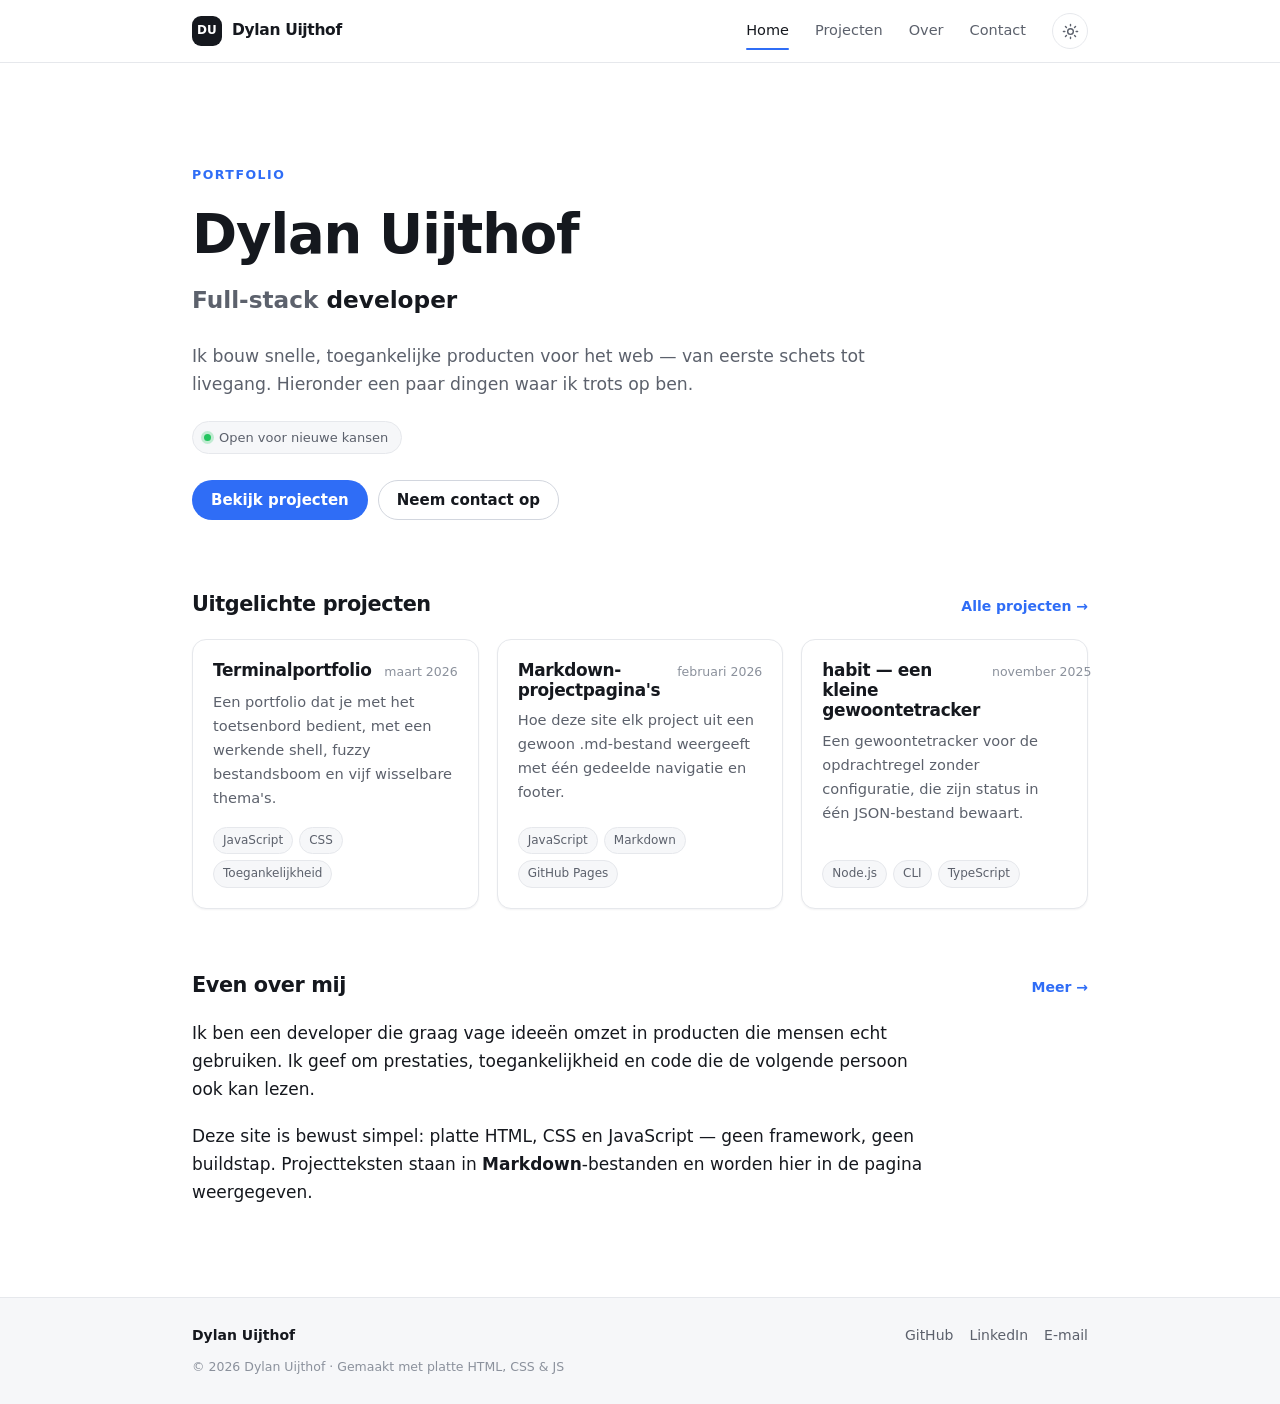
==== index.html @ c1ebe9c6 "webpages translated to dutch" ====
<!DOCTYPE html>
<html lang="nl" data-theme="light">
<head>
  <meta charset="utf-8">
  <meta name="viewport" content="width=device-width, initial-scale=1">
  <title>Dylan Uijthof — Full-stack developer</title>
  <meta name="description" content="Portfolio van Dylan Uijthof, full-stack developer. Projecten, werk en contact.">
  <meta name="color-scheme" content="light dark">

  <meta property="og:type" content="website">
  <meta property="og:title" content="Dylan Uijthof — Full-stack developer">
  <meta property="og:description" content="Projecten, werk en contact.">
  <meta name="twitter:card" content="summary">

  <link rel="icon" href="data:image/svg+xml,%3Csvg xmlns='http://www.w3.org/2000/svg' viewBox='0 0 32 32'%3E%3Crect width='32' height='32' rx='8' fill='%2315181e'/%3E%3Ctext x='16' y='22' font-family='sans-serif' font-size='15' font-weight='700' text-anchor='middle' fill='%23ffffff'%3EDU%3C/text%3E%3C/svg%3E">
  <link rel="stylesheet" href="assets/style.css">
  <script>
    /* Set the theme before first paint to avoid a flash of the wrong colours. */
    (function () {
      try {
        var t = localStorage.getItem('du-theme');
        if (t !== 'light' && t !== 'dark') {
          t = window.matchMedia && window.matchMedia('(prefers-color-scheme: dark)').matches ? 'dark' : 'light';
        }
        document.documentElement.setAttribute('data-theme', t);
        document.documentElement.style.colorScheme = t;
      } catch (e) { /* ignore */ }
    })();
  </script>
</head>
<body data-page="home">

  <a class="skip-link" href="#main">Naar de inhoud</a>

  <header class="site-header">
    <div class="wrap header-inner">
      <a class="brand" href="index.html">
        <span class="brand-mark" aria-hidden="true">DU</span>
        <span class="brand-text">Dylan Uijthof</span>
      </a>

      <nav class="site-nav" id="siteNav" aria-label="Hoofdmenu">
        <a href="index.html" data-nav="home">Home</a>
        <a href="projects.html" data-nav="projects">Projecten</a>
        <a href="about.html" data-nav="about">Over</a>
        <a href="contact.html" data-nav="contact">Contact</a>
      </nav>

      <button class="theme-toggle" id="themeToggle" type="button" aria-label="Kleurthema wisselen" aria-pressed="false" title="Thema wisselen">
        <svg class="icon-sun" viewBox="0 0 24 24" fill="none" stroke="currentColor" stroke-width="2" stroke-linecap="round" aria-hidden="true"><circle cx="12" cy="12" r="4"/><path d="M12 2v2M12 20v2M4.9 4.9l1.4 1.4M17.7 17.7l1.4 1.4M2 12h2M20 12h2M4.9 19.1l1.4-1.4M17.7 6.3l1.4-1.4"/></svg>
        <svg class="icon-moon" viewBox="0 0 24 24" fill="none" stroke="currentColor" stroke-width="2" stroke-linecap="round" stroke-linejoin="round" aria-hidden="true"><path d="M21 12.8A9 9 0 1 1 11.2 3a7 7 0 0 0 9.8 9.8z"/></svg>
      </button>

      <button class="nav-toggle" id="navToggle" type="button" aria-label="Menu openen" aria-controls="siteNav" aria-expanded="false">
        <span></span>
      </button>
    </div>
  </header>

  <main id="main" class="page">
    <div class="wrap">

      <section class="hero">
        <p class="eyebrow">Portfolio</p>
        <h1>Dylan Uijthof</h1>
        <p class="role">Full-stack <b>developer</b></p>
        <p class="tagline">Ik bouw snelle, toegankelijke producten voor het web — van eerste schets tot livegang. Hieronder een paar dingen waar ik trots op ben.</p>
        <p class="hero-status"><span class="status-pill">Open voor nieuwe kansen</span></p>
        <div class="btn-row">
          <a class="btn btn-primary" href="projects.html">Bekijk projecten</a>
          <a class="btn btn-ghost" href="contact.html">Neem contact op</a>
        </div>
      </section>

      <section class="section" aria-labelledby="featured-title">
        <div class="section-head">
          <h2 id="featured-title">Uitgelichte projecten</h2>
          <a class="more" href="projects.html">Alle projecten &rarr;</a>
        </div>
        <ul class="grid" id="featured-projects">
          <li class="empty-state">Projecten laden&hellip;</li>
        </ul>
      </section>

      <section class="section" aria-labelledby="about-title">
        <div class="section-head">
          <h2 id="about-title">Even over mij</h2>
          <a class="more" href="about.html">Meer &rarr;</a>
        </div>
        <div class="prose">
          <p>
            Ik ben een developer die graag vage ideeën omzet in producten die mensen echt
            gebruiken. Ik geef om prestaties, toegankelijkheid en code die de volgende
            persoon ook kan lezen.
          </p>
          <p>
            Deze site is bewust simpel: platte HTML, CSS en JavaScript — geen framework,
            geen buildstap. Projectteksten staan in <strong>Markdown</strong>-bestanden en worden
            hier in de pagina weergegeven.
          </p>
        </div>
      </section>

    </div>
  </main>

  <footer class="site-footer">
    <div class="wrap footer-inner">
      <p><span class="footer-brand">Dylan Uijthof</span></p>
      <ul class="footer-links">
        <li><a href="https://github.com/Dylan-Uijthof" target="_blank" rel="noopener">GitHub</a></li>
        <li><a href="https://www.linkedin.com/in/your-handle" target="_blank" rel="noopener">LinkedIn</a></li>
        <li><a href="mailto:dylanuijthof07@gmail.com">E-mail</a></li>
      </ul>
      <p class="footer-note">&copy; <span data-year>2026</span> Dylan Uijthof &middot; Gemaakt met platte HTML, CSS &amp; JS</p>
    </div>
  </footer>

  <script src="assets/main.js"></script>
</body>
</html>
---- assets/style.css ----
/* ==========================================================================
   Dylan Uijthof — portfolio stylesheet
   Plain CSS. No build step, no dependencies.
   Light + dark themes are driven by [data-theme] on <html>.
   ========================================================================== */

/* --------------------------------------------------------------------------
   1. Design tokens
   -------------------------------------------------------------------------- */
:root {
  --font-sans: ui-sans-serif, system-ui, -apple-system, "Segoe UI", Roboto,
    "Helvetica Neue", Arial, "Noto Sans", sans-serif;
  --font-mono: ui-monospace, SFMono-Regular, "SF Mono", Menlo, Consolas,
    "Liberation Mono", "Courier New", monospace;

  --maxw: 940px;
  --maxw-prose: 68ch;
  --radius: 14px;
  --radius-sm: 9px;
  --gutter: 22px;

  --bg: #ffffff;
  --bg-soft: #f6f7f9;
  --bg-elev: #ffffff;
  --fg: #15181e;
  --muted: #5c616c;
  --faint: #8b919c;
  --border: #e6e8ec;
  --border-strong: #d2d6de;
  --accent: #2f6df6;
  --accent-hover: #1d55d8;
  --accent-soft: #eaf0fe;
  --accent-fg: #ffffff;
  --code-bg: #f3f4f7;
  --mark: #fff2a8;
  --shadow-sm: 0 1px 2px rgba(16, 24, 40, .05);
  --shadow: 0 1px 2px rgba(16, 24, 40, .05), 0 12px 28px rgba(16, 24, 40, .07);
}

[data-theme="dark"] {
  --bg: #0d0f13;
  --bg-soft: #13161c;
  --bg-elev: #161a21;
  --fg: #e9ebef;
  --muted: #a2a8b4;
  --faint: #79808d;
  --border: #242932;
  --border-strong: #343b47;
  --accent: #7aa2ff;
  --accent-hover: #9bb9ff;
  --accent-soft: #182137;
  --accent-fg: #0b1220;
  --code-bg: #1a1f27;
  --mark: #4a3f13;
  --shadow-sm: 0 1px 2px rgba(0, 0, 0, .4);
  --shadow: 0 1px 2px rgba(0, 0, 0, .4), 0 16px 34px rgba(0, 0, 0, .45);
}

/* --------------------------------------------------------------------------
   2. Reset & base
   -------------------------------------------------------------------------- */
*,
*::before,
*::after { box-sizing: border-box; }

html {
  -webkit-text-size-adjust: 100%;
  scroll-behavior: smooth;
  scroll-padding-top: 90px;
}

@media (prefers-reduced-motion: reduce) {
  html { scroll-behavior: auto; }
  *,
  *::before,
  *::after { animation-duration: .001ms !important; transition-duration: .001ms !important; }
}

body {
  margin: 0;
  min-height: 100vh;
  display: flex;
  flex-direction: column;
  font-family: var(--font-sans);
  font-size: 17px;
  line-height: 1.65;
  color: var(--fg);
  background: var(--bg);
  -webkit-font-smoothing: antialiased;
  text-rendering: optimizeLegibility;
}

img { max-width: 100%; height: auto; display: block; }

a { color: var(--accent); text-decoration: none; }
a:hover { color: var(--accent-hover); text-decoration: underline; text-underline-offset: 3px; }

:focus-visible {
  outline: 2px solid var(--accent);
  outline-offset: 3px;
  border-radius: 4px;
}

::selection { background: var(--accent); color: var(--accent-fg); }

h1, h2, h3, h4, h5, h6 {
  line-height: 1.2;
  font-weight: 700;
  letter-spacing: -.02em;
  margin: 0 0 .6em;
  color: var(--fg);
}

p { margin: 0 0 1.1em; }

hr {
  border: 0;
  border-top: 1px solid var(--border);
  margin: 2.4rem 0;
}

mark { background: var(--mark); color: inherit; padding: 0 .15em; border-radius: 3px; }

.skip-link {
  position: absolute;
  left: -9999px;
  top: 0;
  z-index: 200;
  background: var(--accent);
  color: var(--accent-fg);
  padding: 10px 16px;
  border-radius: 0 0 var(--radius-sm) 0;
}
.skip-link:focus { left: 0; }

.visually-hidden {
  position: absolute !important;
  width: 1px; height: 1px;
  margin: -1px; padding: 0;
  overflow: hidden; clip: rect(0 0 0 0);
  white-space: nowrap; border: 0;
}

.wrap {
  width: 100%;
  max-width: var(--maxw);
  margin-inline: auto;
  padding-inline: var(--gutter);
}

main { flex: 1 0 auto; }

/* --------------------------------------------------------------------------
   3. Header / navigation
   -------------------------------------------------------------------------- */
.site-header {
  position: sticky;
  top: 0;
  z-index: 100;
  background: var(--bg);
  background: color-mix(in srgb, var(--bg) 82%, transparent);
  backdrop-filter: saturate(180%) blur(12px);
  -webkit-backdrop-filter: saturate(180%) blur(12px);
  border-bottom: 1px solid var(--border);
}

@supports not (backdrop-filter: blur(2px)) {
  .site-header { background: var(--bg); }
}

.header-inner {
  display: flex;
  align-items: center;
  gap: 8px;
  min-height: 62px;
}

.brand {
  display: inline-flex;
  align-items: center;
  gap: 10px;
  margin-right: auto;
  color: var(--fg);
  font-weight: 700;
  letter-spacing: -.02em;
  text-decoration: none;
}
.brand:hover { color: var(--fg); text-decoration: none; }

.brand-mark {
  display: grid;
  place-items: center;
  width: 30px;
  height: 30px;
  border-radius: 9px;
  background: var(--fg);
  color: var(--bg);
  font-size: 12px;
  font-weight: 800;
  letter-spacing: .02em;
}

.brand-text { font-size: 15.5px; }

.site-nav {
  display: flex;
  align-items: center;
  gap: 2px;
}

.site-nav a {
  position: relative;
  display: inline-block;
  padding: 7px 12px;
  border-radius: var(--radius-sm);
  color: var(--muted);
  font-size: 14.5px;
  font-weight: 500;
  text-decoration: none;
  transition: color .15s ease, background-color .15s ease;
}
.site-nav a:hover { color: var(--fg); background: var(--bg-soft); text-decoration: none; }
.site-nav a.is-active { color: var(--fg); }

.site-nav a.is-active::after {
  content: "";
  position: absolute;
  left: 12px;
  right: 12px;
  bottom: 0;
  height: 2px;
  border-radius: 2px;
  background: var(--accent);
}

.theme-toggle {
  display: grid;
  place-items: center;
  width: 36px;
  height: 36px;
  margin-left: 6px;
  padding: 0;
  border: 1px solid var(--border);
  border-radius: 50%;
  background: var(--bg-elev);
  color: var(--muted);
  cursor: pointer;
  transition: color .15s ease, border-color .15s ease, background-color .15s ease;
}
.theme-toggle:hover { color: var(--fg); border-color: var(--border-strong); }
.theme-toggle svg { width: 17px; height: 17px; }
.theme-toggle .icon-moon { display: none; }
[data-theme="dark"] .theme-toggle .icon-sun { display: none; }
[data-theme="dark"] .theme-toggle .icon-moon { display: block; }

.nav-toggle {
  display: none;
  width: 38px;
  height: 38px;
  margin-left: 4px;
  padding: 0;
  border: 1px solid var(--border);
  border-radius: var(--radius-sm);
  background: var(--bg-elev);
  cursor: pointer;
}
.nav-toggle span,
.nav-toggle span::before,
.nav-toggle span::after {
  display: block;
  width: 16px;
  height: 1.8px;
  margin-inline: auto;
  border-radius: 2px;
  background: var(--fg);
  transition: transform .2s ease, opacity .2s ease;
}
.nav-toggle span::before,
.nav-toggle span::after { content: ""; }
.nav-toggle span::before { transform: translateY(-5px); }
.nav-toggle span::after { transform: translateY(3.2px); }
.nav-toggle[aria-expanded="true"] span { background: transparent; }
.nav-toggle[aria-expanded="true"] span::before { transform: rotate(45deg); }
.nav-toggle[aria-expanded="true"] span::after { transform: rotate(-45deg) translateY(-1.8px); }

/* --------------------------------------------------------------------------
   4. Buttons
   -------------------------------------------------------------------------- */
.btn {
  display: inline-flex;
  align-items: center;
  gap: 8px;
  padding: 10px 18px;
  border: 1px solid transparent;
  border-radius: 999px;
  font: inherit;
  font-size: 15px;
  font-weight: 600;
  line-height: 1.2;
  text-decoration: none;
  cursor: pointer;
  transition: transform .12s ease, background-color .15s ease, border-color .15s ease, color .15s ease;
}
.btn:active { transform: translateY(1px); }
.btn:hover { text-decoration: none; }

.btn-primary { background: var(--accent); color: var(--accent-fg); }
.btn-primary:hover { background: var(--accent-hover); color: var(--accent-fg); }

.btn-ghost {
  background: transparent;
  color: var(--fg);
  border-color: var(--border-strong);
}
.btn-ghost:hover { background: var(--bg-soft); color: var(--fg); }

.btn-sm { padding: 7px 14px; font-size: 13.5px; }

.btn-row {
  display: flex;
  flex-wrap: wrap;
  gap: 10px;
  margin-top: 26px;
}

/* --------------------------------------------------------------------------
   5. Page scaffolding
   -------------------------------------------------------------------------- */
.page { padding-block: 56px 72px; }

.page-head { max-width: var(--maxw-prose); margin-bottom: 36px; }
.page-head h1 { font-size: clamp(1.9rem, 1.3rem + 2.4vw, 2.6rem); margin-bottom: .3em; }
.page-head .lede { font-size: 1.12rem; color: var(--muted); margin: 0; }

.eyebrow {
  display: inline-block;
  margin: 0 0 14px;
  color: var(--accent);
  font-size: 12.5px;
  font-weight: 700;
  letter-spacing: .12em;
  text-transform: uppercase;
}

.section { margin-top: 64px; }

.section-head {
  display: flex;
  align-items: baseline;
  justify-content: space-between;
  gap: 16px;
  margin-bottom: 20px;
}
.section-head h2 { font-size: 1.3rem; margin: 0; }
.section-head .more { font-size: 14px; font-weight: 600; white-space: nowrap; }

/* --------------------------------------------------------------------------
   6. Home hero
   -------------------------------------------------------------------------- */
.hero { padding-block: 40px 8px; max-width: 46rem; }
.hero .eyebrow { margin-bottom: 16px; }
.hero h1 {
  font-size: clamp(2.2rem, 1.4rem + 4vw, 3.4rem);
  margin-bottom: .25em;
}
.hero .role {
  font-size: clamp(1.15rem, 1rem + .8vw, 1.45rem);
  font-weight: 600;
  color: var(--muted);
  margin: 0 0 1em;
}
.hero .role b { color: var(--fg); font-weight: 700; }
.hero .tagline { font-size: 1.08rem; color: var(--muted); margin-bottom: 0; }

.hero-status { margin: 22px 0 0; }

.status-pill {
  display: inline-flex;
  align-items: center;
  gap: 8px;
  padding: 5px 13px 5px 11px;
  border: 1px solid var(--border);
  border-radius: 999px;
  background: var(--bg-soft);
  color: var(--muted);
  font-size: 13px;
  font-weight: 500;
}
.status-pill::before {
  content: "";
  width: 7px;
  height: 7px;
  border-radius: 50%;
  background: #22c55e;
  box-shadow: 0 0 0 3px color-mix(in srgb, #22c55e 25%, transparent);
}

/* --------------------------------------------------------------------------
   7. Project grid / cards
   -------------------------------------------------------------------------- */
.grid {
  display: grid;
  grid-template-columns: repeat(auto-fill, minmax(min(100%, 270px), 1fr));
  gap: 18px;
  list-style: none;
  margin: 0;
  padding: 0;
}

.card {
  position: relative;
  display: flex;
  flex-direction: column;
  height: 100%;
  padding: 20px;
  border: 1px solid var(--border);
  border-radius: var(--radius);
  background: var(--bg-elev);
  box-shadow: var(--shadow-sm);
  transition: transform .16s ease, box-shadow .16s ease, border-color .16s ease;
}
.card:hover { transform: translateY(-2px); border-color: var(--border-strong); box-shadow: var(--shadow); }

.card-top {
  display: flex;
  align-items: baseline;
  justify-content: space-between;
  gap: 12px;
  margin-bottom: 8px;
}
.card h3 { font-size: 1.06rem; margin: 0; }
.card h3 a { color: var(--fg); }
.card h3 a:hover { color: var(--accent); text-decoration: none; }

/* Make the whole card clickable without nesting interactive elements. */
.card h3 a::after { content: ""; position: absolute; inset: 0; border-radius: var(--radius); }

.card time { flex: none; color: var(--faint); font-size: 12.5px; font-variant-numeric: tabular-nums; }
.card p { color: var(--muted); font-size: 14.6px; margin: 0 0 16px; }

.tags { display: flex; flex-wrap: wrap; gap: 6px; margin-top: auto; list-style: none; padding: 0; }
.tag {
  padding: 3px 9px;
  border: 1px solid var(--border);
  border-radius: 999px;
  background: var(--bg-soft);
  color: var(--muted);
  font-size: 12px;
  font-weight: 500;
  white-space: nowrap;
}

.filter-bar {
  display: flex;
  flex-wrap: wrap;
  gap: 8px;
  margin-bottom: 26px;
}
.filter-btn {
  padding: 6px 13px;
  border: 1px solid var(--border);
  border-radius: 999px;
  background: var(--bg-elev);
  color: var(--muted);
  font: inherit;
  font-size: 13.5px;
  font-weight: 500;
  cursor: pointer;
  transition: color .15s ease, border-color .15s ease, background-color .15s ease;
}
.filter-btn:hover { color: var(--fg); border-color: var(--border-strong); }
.filter-btn.is-active { background: var(--fg); border-color: var(--fg); color: var(--bg); }

.empty-state {
  grid-column: 1 / -1;
  padding: 34px;
  border: 1px dashed var(--border-strong);
  border-radius: var(--radius);
  color: var(--muted);
  text-align: center;
}

/* --------------------------------------------------------------------------
   8. Prose (rendered Markdown)
   -------------------------------------------------------------------------- */
.prose {
  max-width: var(--maxw-prose);
  font-size: 17px;
}
.prose > *:first-child { margin-top: 0; }

.prose h1,
.prose h2,
.prose h3,
.prose h4 { position: relative; scroll-margin-top: 90px; }

.prose h1 { font-size: 2rem; margin: 2.4rem 0 .7rem; }
.prose h2 {
  font-size: 1.5rem;
  margin: 2.4rem 0 .7rem;
  padding-bottom: .3rem;
  border-bottom: 1px solid var(--border);
}
.prose h3 { font-size: 1.2rem; margin: 1.9rem 0 .5rem; }
.prose h4 { font-size: 1.03rem; margin: 1.6rem 0 .4rem; color: var(--muted); }

.heading-anchor {
  margin-left: .4em;
  color: var(--faint);
  font-weight: 400;
  opacity: 0;
  transition: opacity .15s ease;
}
.prose h1:hover .heading-anchor,
.prose h2:hover .heading-anchor,
.prose h3:hover .heading-anchor,
.prose h4:hover .heading-anchor,
.heading-anchor:focus { opacity: 1; text-decoration: none; }

.prose ul,
.prose ol { margin: 0 0 1.1em; padding-left: 1.4em; }
.prose li { margin-bottom: .35em; }
.prose li > ul,
.prose li > ol { margin-top: .35em; margin-bottom: .35em; }

.prose blockquote {
  margin: 1.5rem 0;
  padding: .2rem 0 .2rem 1.2rem;
  border-left: 3px solid var(--accent);
  color: var(--muted);
}
.prose blockquote > :last-child { margin-bottom: 0; }

.prose code {
  font-family: var(--font-mono);
  font-size: .875em;
  padding: .15em .42em;
  border: 1px solid var(--border);
  border-radius: 6px;
  background: var(--code-bg);
  overflow-wrap: break-word;
}

.prose .code-block {
  position: relative;
  margin: 1.5rem 0;
  border: 1px solid var(--border);
  border-radius: var(--radius-sm);
  background: var(--code-bg);
  overflow: hidden;
}
.prose .code-block pre {
  margin: 0;
  padding: 16px 18px;
  overflow-x: auto;
  font-family: var(--font-mono);
  font-size: 13.6px;
  line-height: 1.6;
}
.prose .code-block code {
  padding: 0;
  border: 0;
  background: none;
  font-size: inherit;
  white-space: pre;
}

.copy-btn {
  position: absolute;
  top: 8px;
  right: 8px;
  padding: 4px 10px;
  border: 1px solid var(--border-strong);
  border-radius: 6px;
  background: var(--bg-elev);
  color: var(--muted);
  font-family: var(--font-sans);
  font-size: 12px;
  font-weight: 600;
  cursor: pointer;
  opacity: 0;
  transition: opacity .15s ease, color .15s ease;
}
.code-block:hover .copy-btn,
.copy-btn:focus { opacity: 1; }
.copy-btn:hover { color: var(--fg); }

.prose .table-wrap { margin: 1.5rem 0; overflow-x: auto; border: 1px solid var(--border); border-radius: var(--radius-sm); }
.prose table { width: 100%; border-collapse: collapse; font-size: 15px; }
.prose th,
.prose td { padding: 10px 14px; text-align: left; border-bottom: 1px solid var(--border); }
.prose thead th { background: var(--bg-soft); font-size: 13px; letter-spacing: .02em; text-transform: uppercase; color: var(--muted); }
.prose tbody tr:last-child td { border-bottom: 0; }

.prose img { border-radius: var(--radius-sm); border: 1px solid var(--border); margin: 1.5rem 0; }

.prose .task { display: flex; align-items: flex-start; gap: 8px; list-style: none; margin-left: -1.3em; }
.prose .task input { margin-top: .45em; }

/* --------------------------------------------------------------------------
   9. Article / project page
   -------------------------------------------------------------------------- */
.breadcrumb {
  display: flex;
  flex-wrap: wrap;
  align-items: center;
  gap: 8px;
  margin-bottom: 22px;
  color: var(--faint);
  font-size: 13.5px;
}
.breadcrumb a { color: var(--muted); }
.breadcrumb .sep { color: var(--faint); }

.article-head { max-width: var(--maxw-prose); margin-bottom: 34px; }
.article-head h1 { font-size: clamp(1.9rem, 1.3rem + 2.6vw, 2.7rem); margin-bottom: .35em; }
.article-meta {
  display: flex;
  flex-wrap: wrap;
  align-items: center;
  gap: 8px 14px;
  color: var(--faint);
  font-size: 13.5px;
}
.article-meta .dot { width: 3px; height: 3px; border-radius: 50%; background: var(--faint); }
.article-summary { margin-top: 16px; font-size: 1.08rem; color: var(--muted); }

.article-tags { margin-top: 18px; }

.pager {
  display: grid;
  grid-template-columns: 1fr 1fr;
  gap: 14px;
  max-width: var(--maxw-prose);
  margin-top: 64px;
  padding-top: 28px;
  border-top: 1px solid var(--border);
}
.pager a {
  display: block;
  padding: 14px 16px;
  border: 1px solid var(--border);
  border-radius: var(--radius-sm);
  background: var(--bg-elev);
  text-decoration: none;
  transition: border-color .15s ease, background-color .15s ease;
}
.pager a:hover { border-color: var(--border-strong); background: var(--bg-soft); text-decoration: none; }
.pager .dir { display: block; color: var(--faint); font-size: 12px; text-transform: uppercase; letter-spacing: .08em; margin-bottom: 4px; }
.pager .name { color: var(--fg); font-weight: 600; font-size: 15px; }
.pager .next { text-align: right; }
.pager .next.empty,
.pager .prev.empty { visibility: hidden; }

.loading {
  padding: 40px 0;
  color: var(--muted);
}
.loading::after {
  content: "";
  display: inline-block;
  width: 14px;
  height: 14px;
  margin-left: 10px;
  vertical-align: -2px;
  border: 2px solid var(--border-strong);
  border-top-color: var(--accent);
  border-radius: 50%;
  animation: spin .7s linear infinite;
}
@keyframes spin { to { transform: rotate(360deg); } }

.error-box {
  max-width: var(--maxw-prose);
  padding: 22px 24px;
  border: 1px solid var(--border-strong);
  border: 1px solid color-mix(in srgb, #ef4444 40%, var(--border));
  border-radius: var(--radius);
  background: var(--bg-soft);
  background: color-mix(in srgb, #ef4444 7%, var(--bg));
}
.error-box h2 { margin-top: 0; }

/* --------------------------------------------------------------------------
   10. About / contact
   -------------------------------------------------------------------------- */
.about-grid {
  display: grid;
  grid-template-columns: minmax(0, 1.55fr) minmax(0, 1fr);
  gap: 48px;
  align-items: start;
}

.sidebar { display: grid; gap: 26px; }
.sidebar h2 { font-size: .82rem; letter-spacing: .1em; text-transform: uppercase; color: var(--faint); margin-bottom: 12px; }

.chip-list { display: flex; flex-wrap: wrap; gap: 7px; list-style: none; margin: 0; padding: 0; }

.skill-list { list-style: none; margin: 0; padding: 0; display: grid; gap: 14px; }
.skill-list li { font-size: 14.5px; }
.skill-head { display: flex; justify-content: space-between; margin-bottom: 6px; color: var(--muted); }
.skill-bar { height: 6px; border-radius: 999px; background: var(--bg-soft); border: 1px solid var(--border); overflow: hidden; }
.skill-bar span { display: block; height: 100%; border-radius: 999px; background: var(--accent); }

.timeline { list-style: none; margin: 0; padding: 0; border-left: 2px solid var(--border); }
.timeline li { position: relative; padding: 0 0 26px 24px; }
.timeline li::before {
  content: "";
  position: absolute;
  left: -7px;
  top: 7px;
  width: 12px;
  height: 12px;
  border-radius: 50%;
  background: var(--bg);
  border: 2px solid var(--accent);
}
.timeline li:last-child { padding-bottom: 0; }
.timeline .when { display: block; color: var(--faint); font-size: 12.5px; letter-spacing: .04em; text-transform: uppercase; margin-bottom: 3px; }
.timeline .what { font-weight: 600; }
.timeline .where { color: var(--muted); font-size: 14.5px; margin: 2px 0 0; }

.contact-grid {
  display: grid;
  grid-template-columns: repeat(auto-fit, minmax(min(100%, 230px), 1fr));
  gap: 16px;
  margin-top: 8px;
}
.contact-card {
  padding: 20px;
  border: 1px solid var(--border);
  border-radius: var(--radius);
  background: var(--bg-elev);
}
.contact-card h3 { font-size: .8rem; letter-spacing: .1em; text-transform: uppercase; color: var(--faint); margin-bottom: 8px; }
.contact-card p { margin: 0; overflow-wrap: anywhere; }
.contact-card .big { font-size: 1.02rem; font-weight: 600; }

.copy-inline {
  display: inline-flex;
  align-items: center;
  gap: 6px;
  margin-top: 10px;
  padding: 5px 11px;
  border: 1px solid var(--border);
  border-radius: 999px;
  background: var(--bg-soft);
  color: var(--muted);
  font: inherit;
  font-size: 12.5px;
  font-weight: 600;
  cursor: pointer;
}
.copy-inline:hover { color: var(--fg); border-color: var(--border-strong); }

.muted-note { margin-top: 10px; color: var(--muted); font-size: 14px; }
.sidebar .btn-row { margin-top: 14px; }

/* --------------------------------------------------------------------------
   11. Footer
   -------------------------------------------------------------------------- */
.site-footer {
  flex: none;
  margin-top: auto;
  border-top: 1px solid var(--border);
  background: var(--bg-soft);
}
.footer-inner {
  display: flex;
  flex-wrap: wrap;
  align-items: center;
  gap: 10px 22px;
  padding-block: 26px;
  color: var(--muted);
  font-size: 14px;
}
.footer-inner p { margin: 0; }
.footer-brand { font-weight: 600; color: var(--fg); }
.footer-links { display: flex; flex-wrap: wrap; gap: 16px; list-style: none; margin: 0 0 0 auto; padding: 0; }
.footer-links a { color: var(--muted); }
.footer-links a:hover { color: var(--accent); }
.footer-note { width: 100%; color: var(--faint); font-size: 12.5px; }

/* --------------------------------------------------------------------------
   12. Responsive
   -------------------------------------------------------------------------- */
@media (max-width: 820px) {
  .about-grid { grid-template-columns: 1fr; gap: 40px; }
}

@media (max-width: 640px) {
  body { font-size: 16px; }
  .site-header { position: static; }

  .nav-toggle { display: grid; place-items: center; }

  .site-nav {
    position: absolute;
    top: 100%;
    left: 0;
    right: 0;
    display: none;
    flex-direction: column;
    align-items: stretch;
    gap: 2px;
    padding: 10px var(--gutter) 16px;
    background: var(--bg);
    border-bottom: 1px solid var(--border);
    box-shadow: var(--shadow);
  }
  .site-nav.is-open { display: flex; }
  .site-nav a { padding: 11px 12px; font-size: 16px; }
  .site-nav a.is-active::after { left: 12px; right: auto; width: 18px; bottom: 8px; }

  .header-inner { position: relative; flex-wrap: wrap; }
  .brand-text { font-size: 15px; }

  .page { padding-block: 38px 54px; }
  .pager { grid-template-columns: 1fr; }
  .pager .next { text-align: left; }
  .card h3 a::after { inset: 0; }
}

@media (max-width: 400px) {
  :root { --gutter: 16px; }
  .brand-text { display: none; }
}

/* --------------------------------------------------------------------------
   13. Print
   -------------------------------------------------------------------------- */
@media print {
  .site-header,
  .site-footer,
  .pager,
  .copy-btn,
  .btn-row,
  .filter-bar { display: none !important; }
  body { font-size: 12pt; color: #000; background: #fff; }
  a { color: #000; }
  .prose .code-block { border: 1px solid #ccc; }
}
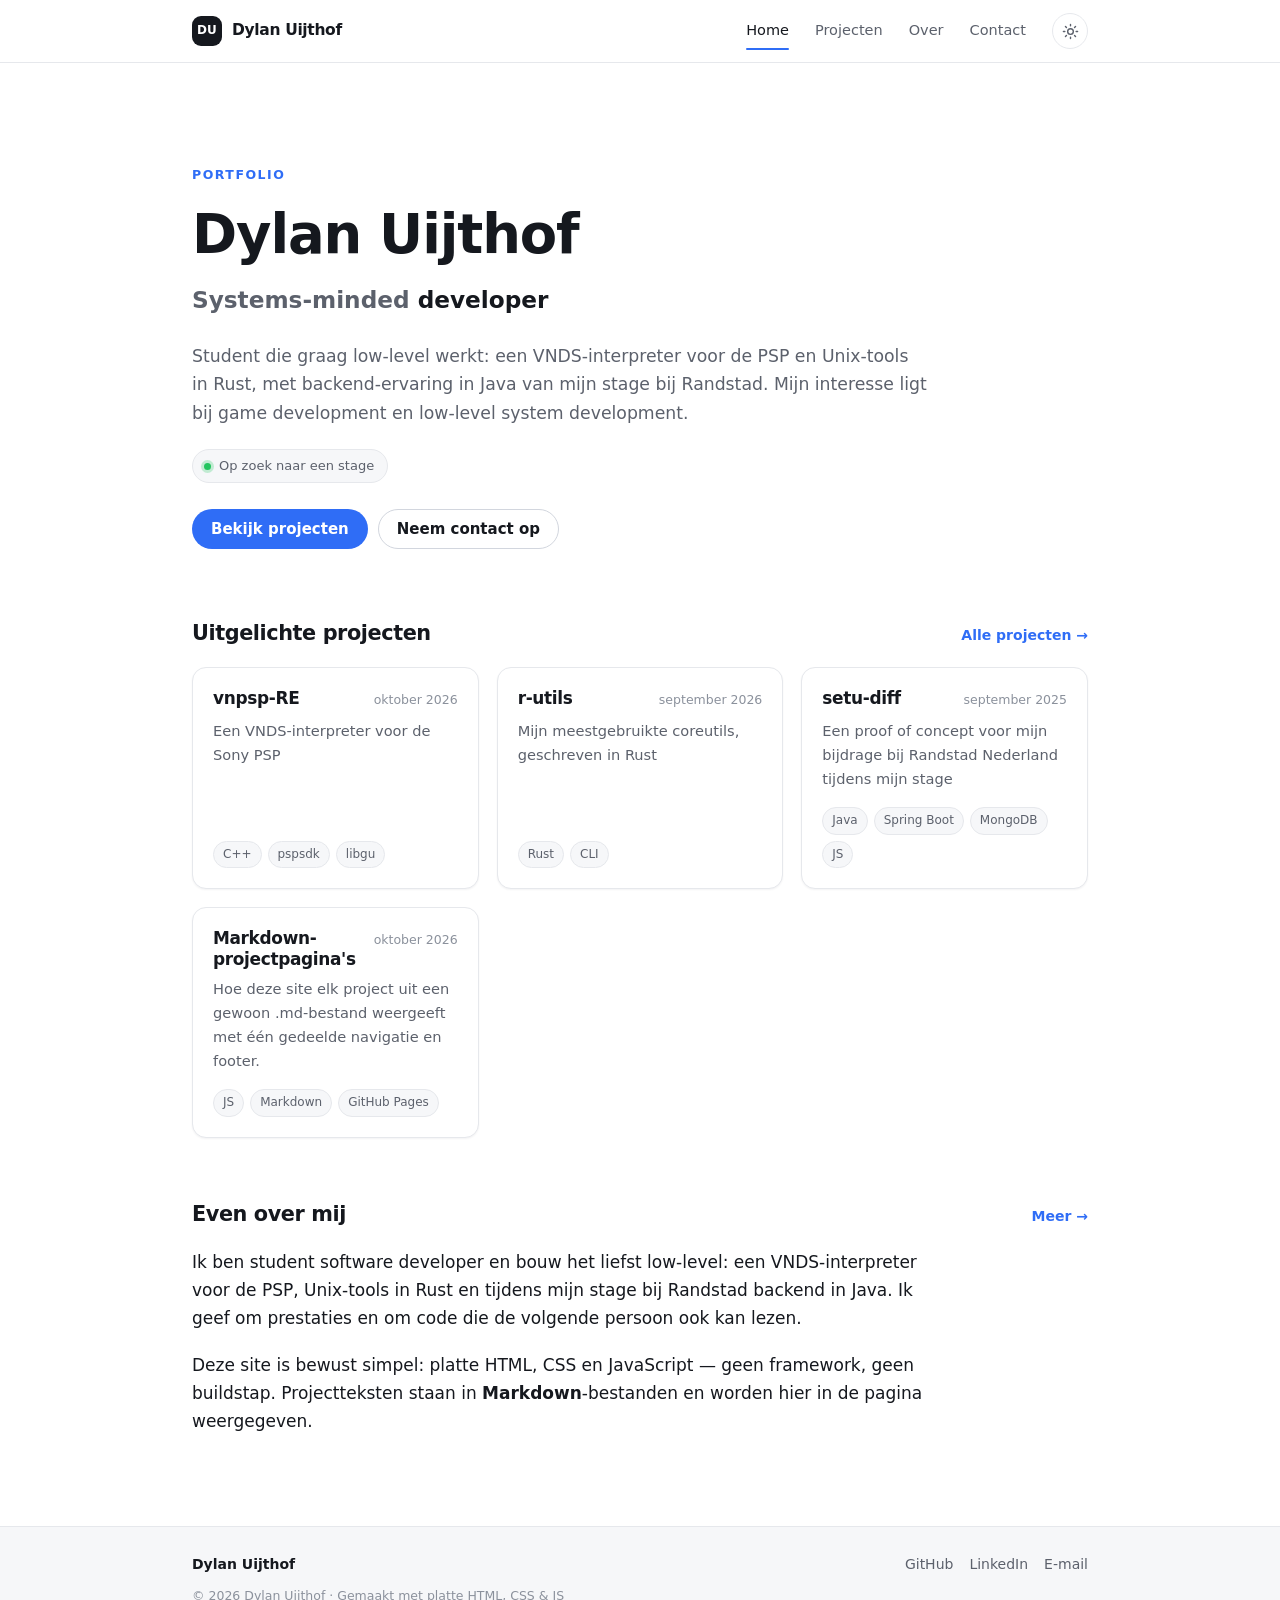
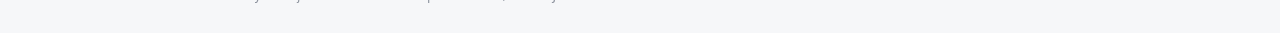
==== commit d245f1db: "replaced placeholders with actual content" ====
--- a/index.html
+++ b/index.html
@@ -3,12 +3,12 @@
 <head>
   <meta charset="utf-8">
   <meta name="viewport" content="width=device-width, initial-scale=1">
-  <title>Dylan Uijthof — Full-stack developer</title>
-  <meta name="description" content="Portfolio van Dylan Uijthof, full-stack developer. Projecten, werk en contact.">
+  <title>Dylan Uijthof — Systems-minded developer</title>
+  <meta name="description" content="Portfolio van Dylan Uijthof, Systems-minded developer. Projecten, werk en contact.">
   <meta name="color-scheme" content="light dark">
 
   <meta property="og:type" content="website">
-  <meta property="og:title" content="Dylan Uijthof — Full-stack developer">
+  <meta property="og:title" content="Dylan Uijthof — Systems-minded developer">
   <meta property="og:description" content="Projecten, werk en contact.">
   <meta name="twitter:card" content="summary">
 
@@ -63,9 +63,9 @@
       <section class="hero">
         <p class="eyebrow">Portfolio</p>
         <h1>Dylan Uijthof</h1>
-        <p class="role">Full-stack <b>developer</b></p>
-        <p class="tagline">Ik bouw snelle, toegankelijke producten voor het web — van eerste schets tot livegang. Hieronder een paar dingen waar ik trots op ben.</p>
-        <p class="hero-status"><span class="status-pill">Open voor nieuwe kansen</span></p>
+        <p class="role">Systems-minded <b>developer</b></p>
+        <p class="tagline">Student die graag low-level werkt: een VNDS-interpreter voor de PSP en Unix-tools in Rust, met backend-ervaring in Java van mijn stage bij Randstad. Mijn interesse ligt bij game development en low-level system development.</p>
+        <p class="hero-status"><span class="status-pill">Op zoek naar een stage</span></p>
         <div class="btn-row">
           <a class="btn btn-primary" href="projects.html">Bekijk projecten</a>
           <a class="btn btn-ghost" href="contact.html">Neem contact op</a>
@@ -89,9 +89,9 @@
         </div>
         <div class="prose">
           <p>
-            Ik ben een developer die graag vage ideeën omzet in producten die mensen echt
-            gebruiken. Ik geef om prestaties, toegankelijkheid en code die de volgende
-            persoon ook kan lezen.
+            Ik ben student software developer en bouw het liefst low-level: een VNDS-interpreter
+            voor de PSP, Unix-tools in Rust en tijdens mijn stage bij Randstad backend in Java.
+            Ik geef om prestaties en om code die de volgende persoon ook kan lezen.
           </p>
           <p>
             Deze site is bewust simpel: platte HTML, CSS en JavaScript — geen framework,
@@ -109,7 +109,7 @@
       <p><span class="footer-brand">Dylan Uijthof</span></p>
       <ul class="footer-links">
         <li><a href="https://github.com/Dylan-Uijthof" target="_blank" rel="noopener">GitHub</a></li>
-        <li><a href="https://www.linkedin.com/in/your-handle" target="_blank" rel="noopener">LinkedIn</a></li>
+        <li><a href="https://www.linkedin.com/in/dylanuijthof/" target="_blank" rel="noopener">LinkedIn</a></li>
         <li><a href="mailto:dylanuijthof07@gmail.com">E-mail</a></li>
       </ul>
       <p class="footer-note">&copy; <span data-year>2026</span> Dylan Uijthof &middot; Gemaakt met platte HTML, CSS &amp; JS</p>
@@ -118,4 +118,4 @@
 
   <script src="assets/main.js"></script>
 </body>
-</html>
+</html>
--- a/assets/style.css
+++ b/assets/style.css
@@ -35,6 +35,18 @@
   --mark: #fff2a8;
   --shadow-sm: 0 1px 2px rgba(16, 24, 40, .05);
   --shadow: 0 1px 2px rgba(16, 24, 40, .05), 0 12px 28px rgba(16, 24, 40, .07);
+
+  /* code syntax tokens */
+  --tok-com: #6a737d;
+  --tok-str: #032f62;
+  --tok-num: #005cc5;
+  --tok-kw: #cf222e;
+  --tok-typ: #6f42c1;
+  --tok-fn: #8250df;
+  --tok-bi: #953800;
+  --tok-op: #57606a;
+  --tok-meta: #b31d28;
+  --tok-anno: #953800;
 }
 
 [data-theme="dark"] {
@@ -54,6 +66,18 @@
   --mark: #4a3f13;
   --shadow-sm: 0 1px 2px rgba(0, 0, 0, .4);
   --shadow: 0 1px 2px rgba(0, 0, 0, .4), 0 16px 34px rgba(0, 0, 0, .45);
+
+  /* code syntax tokens */
+  --tok-com: #6b7b8c;
+  --tok-str: #98c379;
+  --tok-num: #d19a66;
+  --tok-kw: #c678dd;
+  --tok-typ: #e5c07b;
+  --tok-fn: #61afef;
+  --tok-bi: #56b6c2;
+  --tok-op: #8b93a1;
+  --tok-meta: #56b6c2;
+  --tok-anno: #d19a66;
 }
 
 /* --------------------------------------------------------------------------
@@ -564,6 +588,18 @@
   font-size: inherit;
   white-space: pre;
 }
+
+/* Syntax highlighting tokens (see assets/markdown.js) */
+.tok-com { color: var(--tok-com); font-style: italic; }
+.tok-str { color: var(--tok-str); }
+.tok-num { color: var(--tok-num); }
+.tok-kw  { color: var(--tok-kw); }
+.tok-typ { color: var(--tok-typ); }
+.tok-fn  { color: var(--tok-fn); }
+.tok-bi  { color: var(--tok-bi); }
+.tok-op  { color: var(--tok-op); }
+.tok-meta { color: var(--tok-meta); }
+.tok-anno { color: var(--tok-anno); }
 
 .copy-btn {
   position: absolute;
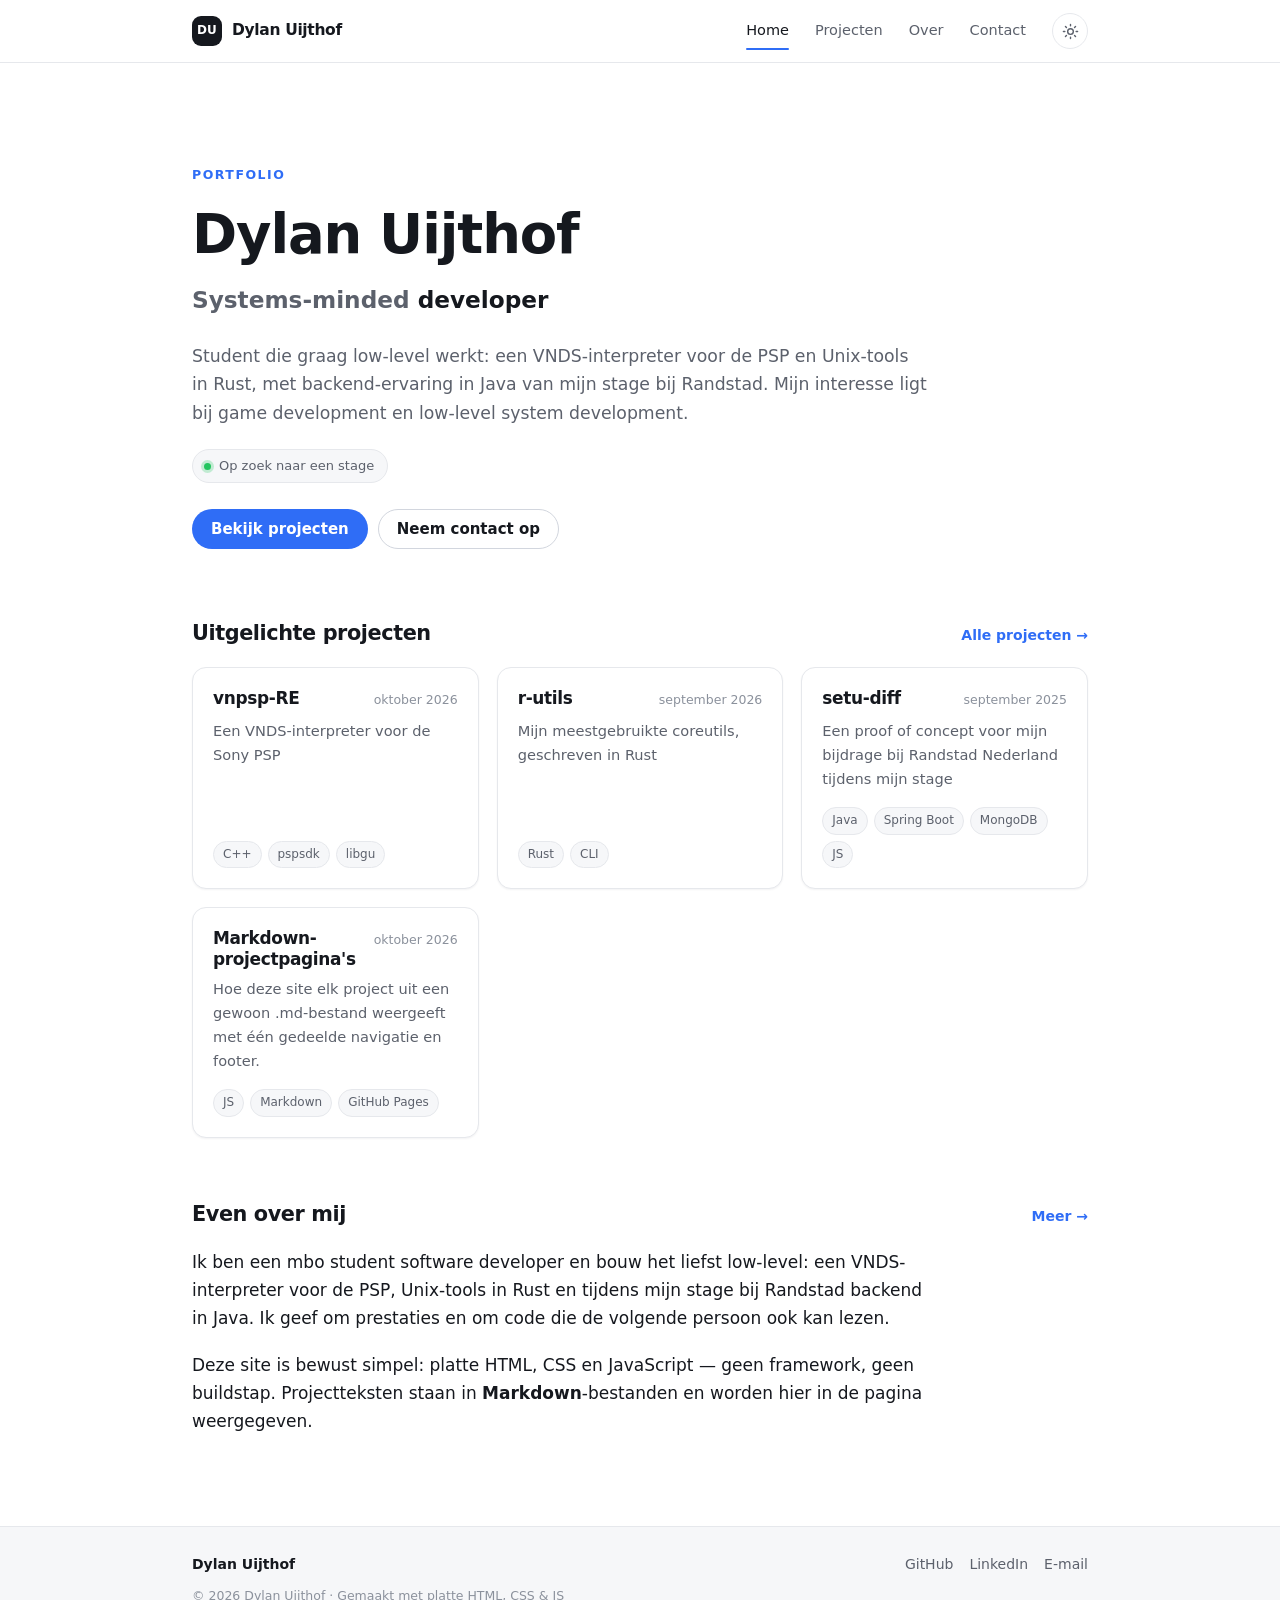
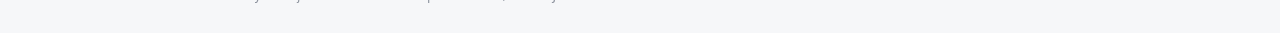
==== commit b6a1f888: "Update index.html" ====
--- a/index.html
+++ b/index.html
@@ -89,7 +89,7 @@
         </div>
         <div class="prose">
           <p>
-            Ik ben student software developer en bouw het liefst low-level: een VNDS-interpreter
+            Ik ben een mbo student software developer en bouw het liefst low-level: een VNDS-interpreter
             voor de PSP, Unix-tools in Rust en tijdens mijn stage bij Randstad backend in Java.
             Ik geef om prestaties en om code die de volgende persoon ook kan lezen.
           </p>
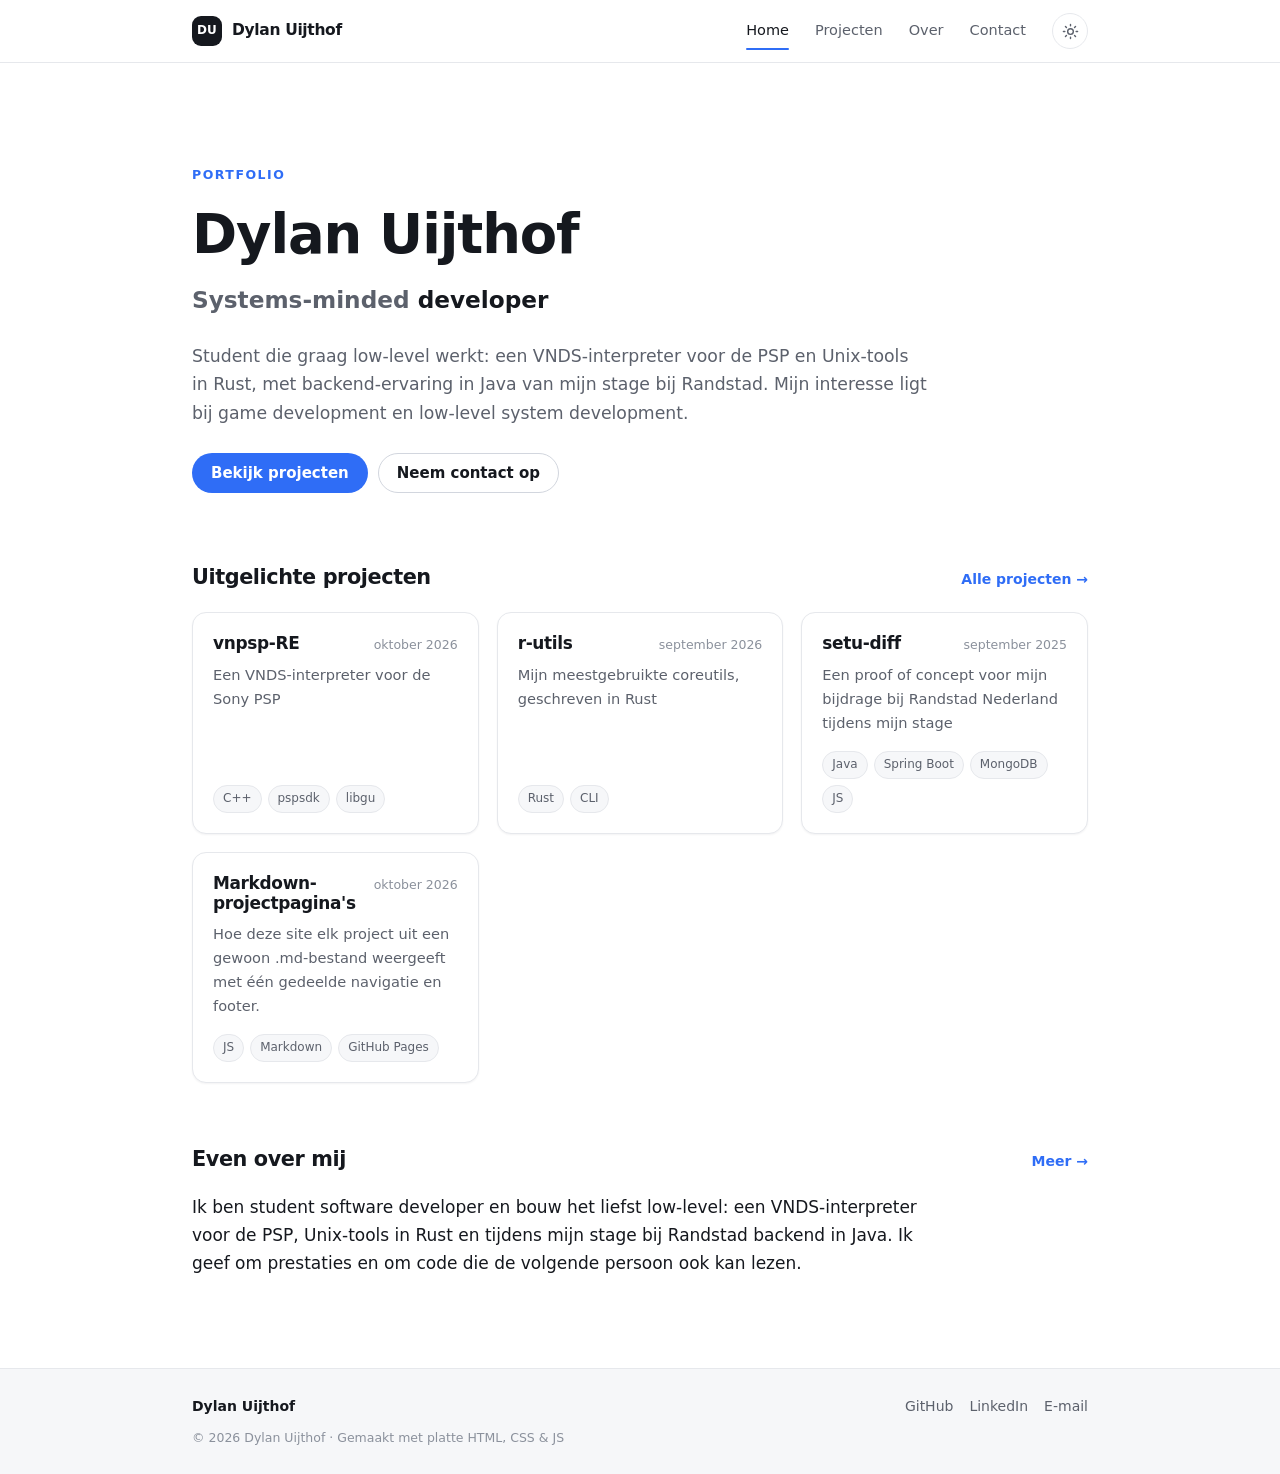
==== commit e18a1376: "removed bullshit" ====
--- a/index.html
+++ b/index.html
@@ -65,7 +65,6 @@
         <h1>Dylan Uijthof</h1>
         <p class="role">Systems-minded <b>developer</b></p>
         <p class="tagline">Student die graag low-level werkt: een VNDS-interpreter voor de PSP en Unix-tools in Rust, met backend-ervaring in Java van mijn stage bij Randstad. Mijn interesse ligt bij game development en low-level system development.</p>
-        <p class="hero-status"><span class="status-pill">Op zoek naar een stage</span></p>
         <div class="btn-row">
           <a class="btn btn-primary" href="projects.html">Bekijk projecten</a>
           <a class="btn btn-ghost" href="contact.html">Neem contact op</a>
@@ -89,14 +88,9 @@
         </div>
         <div class="prose">
           <p>
-            Ik ben een mbo student software developer en bouw het liefst low-level: een VNDS-interpreter
+            Ik ben student software developer en bouw het liefst low-level: een VNDS-interpreter
             voor de PSP, Unix-tools in Rust en tijdens mijn stage bij Randstad backend in Java.
             Ik geef om prestaties en om code die de volgende persoon ook kan lezen.
-          </p>
-          <p>
-            Deze site is bewust simpel: platte HTML, CSS en JavaScript — geen framework,
-            geen buildstap. Projectteksten staan in <strong>Markdown</strong>-bestanden en worden
-            hier in de pagina weergegeven.
           </p>
         </div>
       </section>
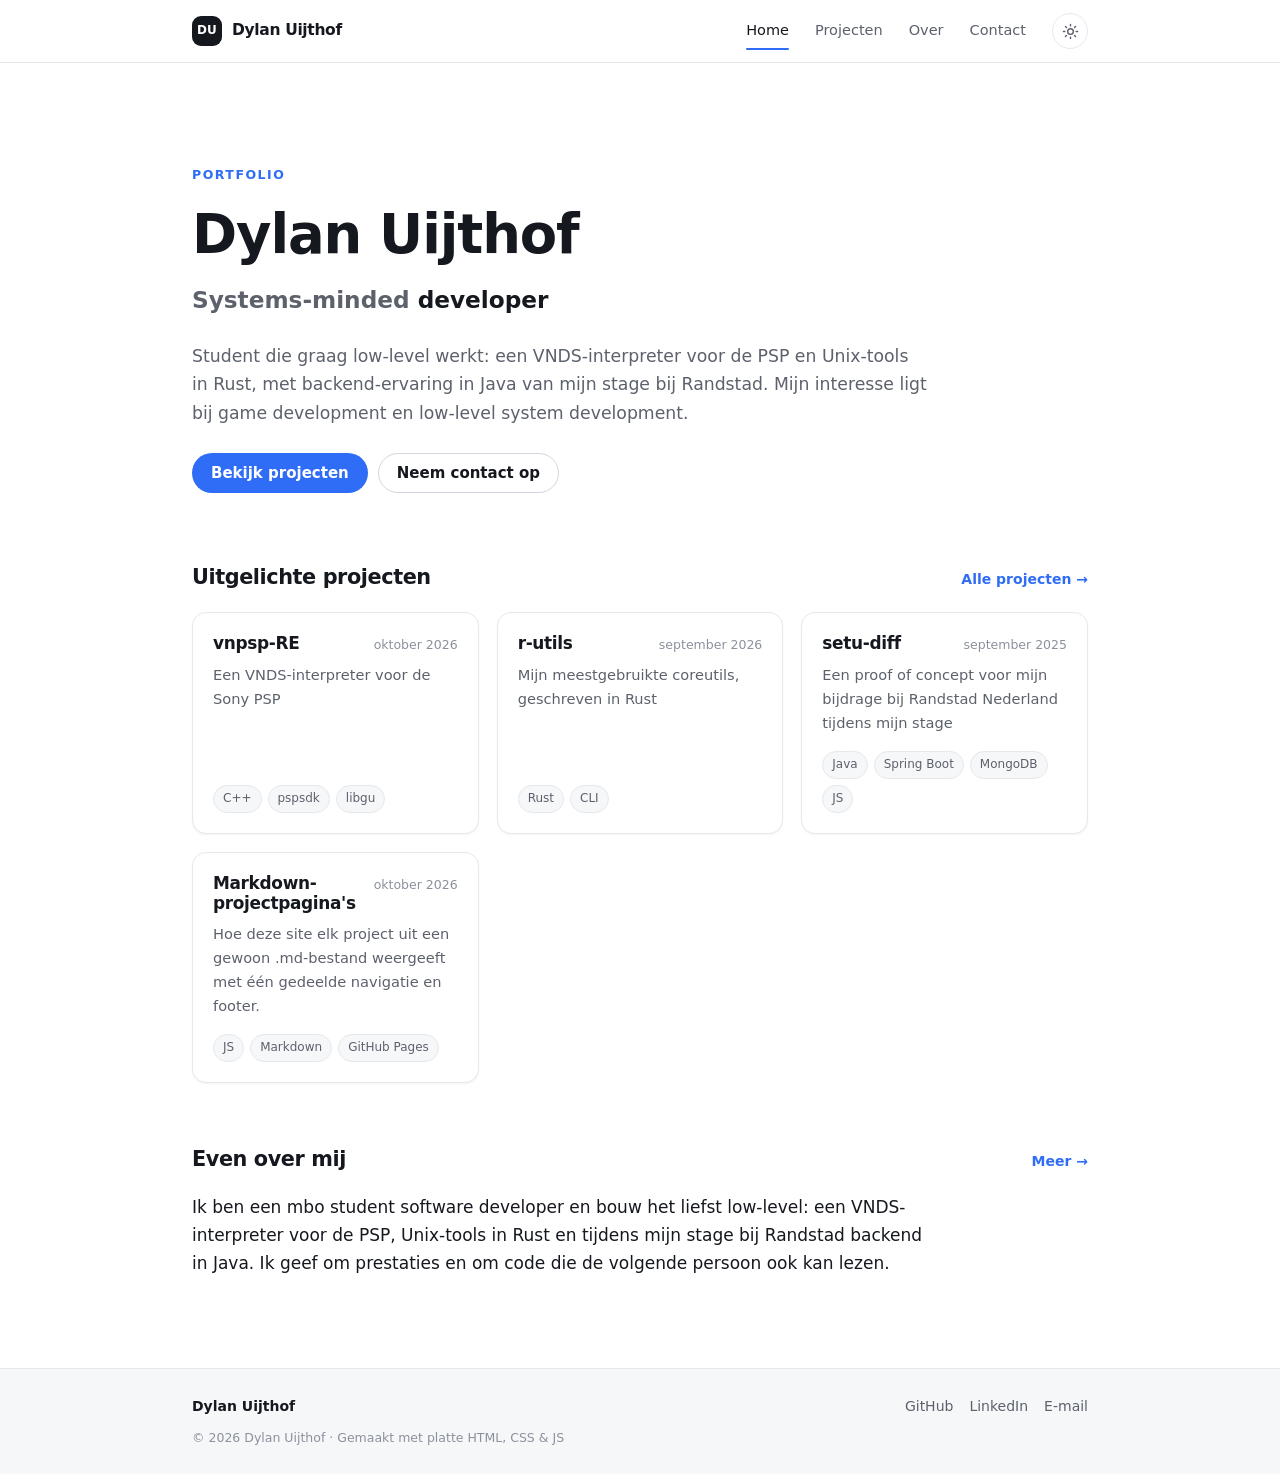
==== commit b89f7b28: "Merge branch 'main' of github.com:Dylan-Uijthof/Dylan-Uijthof.github.io merge with local" ====
--- a/index.html
+++ b/index.html
@@ -88,7 +88,7 @@
         </div>
         <div class="prose">
           <p>
-            Ik ben student software developer en bouw het liefst low-level: een VNDS-interpreter
+            Ik ben een mbo student software developer en bouw het liefst low-level: een VNDS-interpreter
             voor de PSP, Unix-tools in Rust en tijdens mijn stage bij Randstad backend in Java.
             Ik geef om prestaties en om code die de volgende persoon ook kan lezen.
           </p>
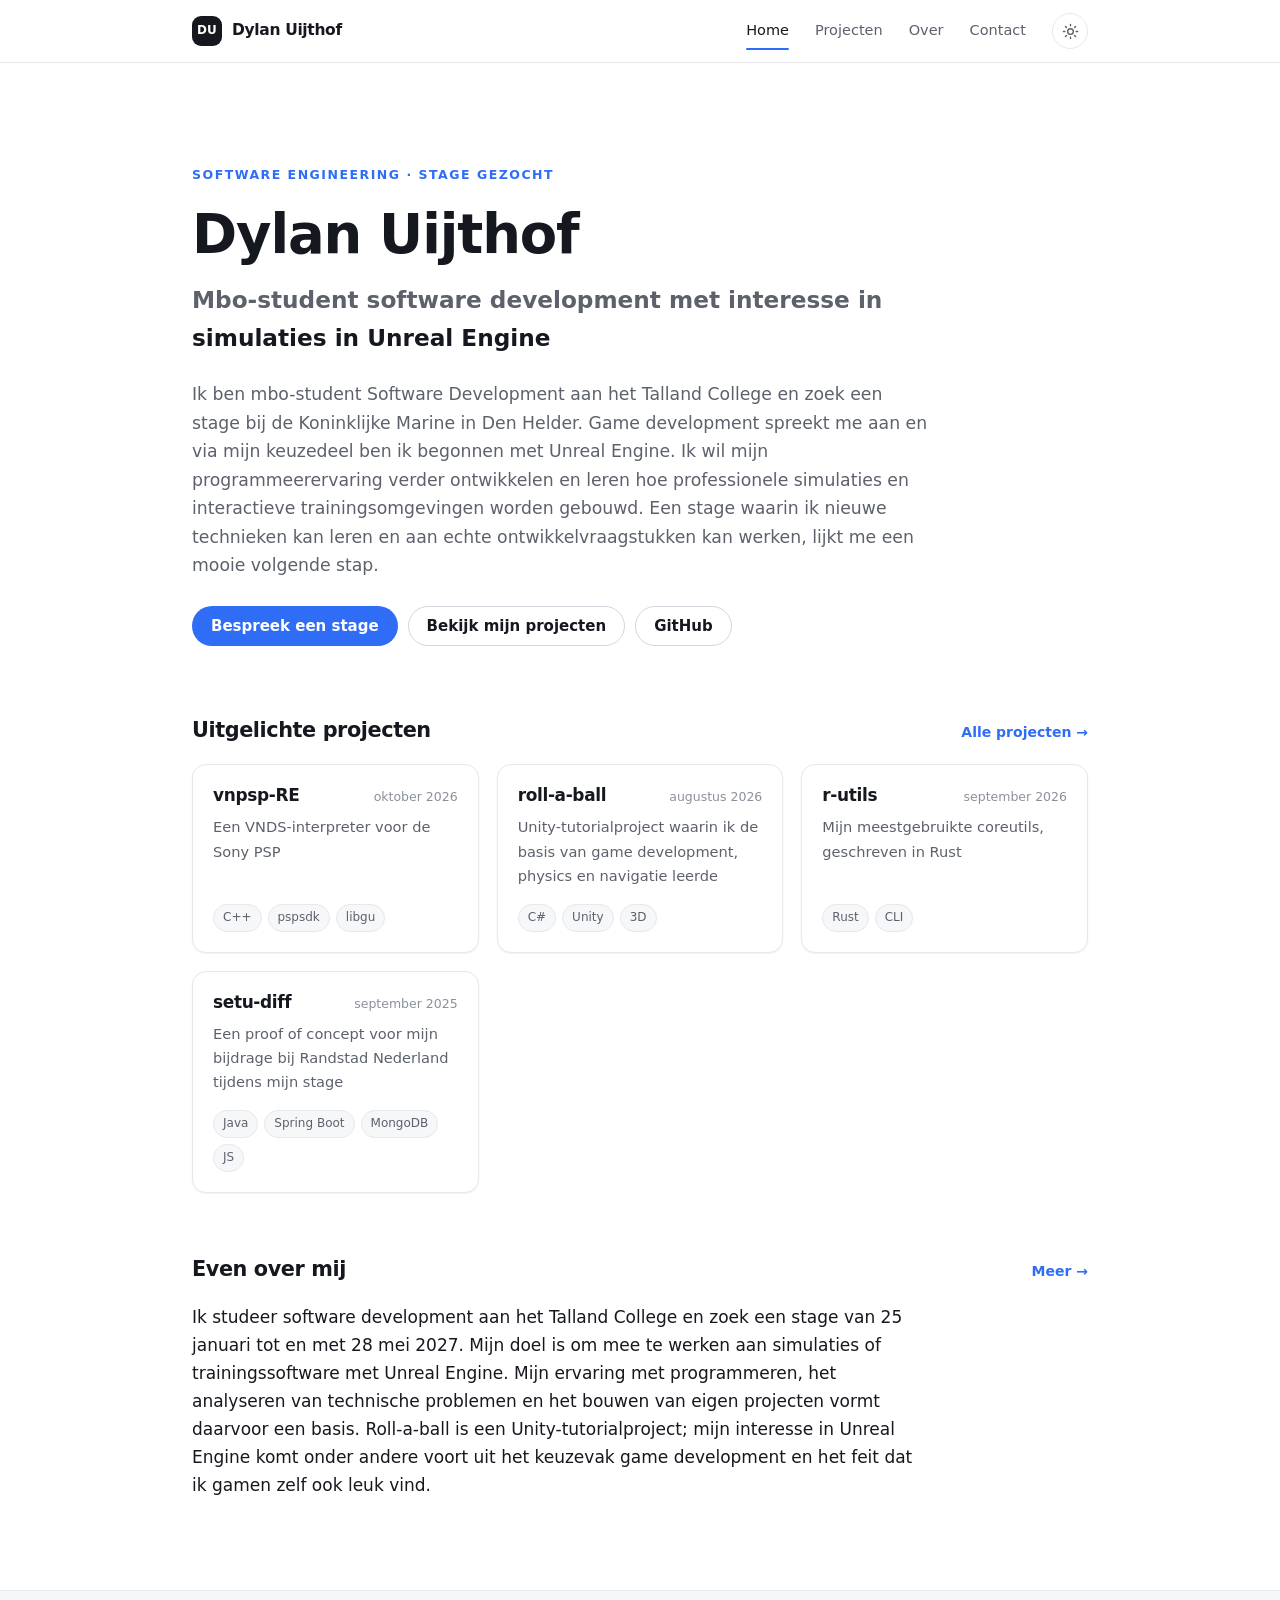
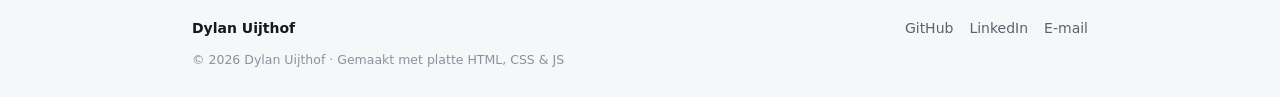
==== commit cd075164: "personalised portfolio" ====
--- a/index.html
+++ b/index.html
@@ -61,13 +61,14 @@
     <div class="wrap">
 
       <section class="hero">
-        <p class="eyebrow">Portfolio</p>
+        <p class="eyebrow">Software Engineering · Stage gezocht</p>
         <h1>Dylan Uijthof</h1>
-        <p class="role">Systems-minded <b>developer</b></p>
-        <p class="tagline">Student die graag low-level werkt: een VNDS-interpreter voor de PSP en Unix-tools in Rust, met backend-ervaring in Java van mijn stage bij Randstad. Mijn interesse ligt bij game development en low-level system development.</p>
+        <p class="role">Mbo-student software development met interesse in <b>simulaties in Unreal Engine</b></p>
+        <p class="tagline">Ik ben mbo-student Software Development aan het Talland College en zoek een stage bij de Koninklijke Marine in Den Helder. Game development spreekt me aan en via mijn keuzedeel ben ik begonnen met Unreal Engine. Ik wil mijn programmeerervaring verder ontwikkelen en leren hoe professionele simulaties en interactieve trainingsomgevingen worden gebouwd. Een stage waarin ik nieuwe technieken kan leren en aan echte ontwikkelvraagstukken kan werken, lijkt me een mooie volgende stap.</p>
         <div class="btn-row">
-          <a class="btn btn-primary" href="projects.html">Bekijk projecten</a>
-          <a class="btn btn-ghost" href="contact.html">Neem contact op</a>
+          <a class="btn btn-primary" href="contact.html">Bespreek een stage</a>
+          <a class="btn btn-ghost" href="projects.html">Bekijk mijn projecten</a>
+          <a class="btn btn-ghost" href="https://github.com/Dylan-Uijthof" target="_blank" rel="noopener">GitHub</a>
         </div>
       </section>
 
@@ -88,9 +89,7 @@
         </div>
         <div class="prose">
           <p>
-            Ik ben een mbo student software developer en bouw het liefst low-level: een VNDS-interpreter
-            voor de PSP, Unix-tools in Rust en tijdens mijn stage bij Randstad backend in Java.
-            Ik geef om prestaties en om code die de volgende persoon ook kan lezen.
+            Ik studeer software development aan het Talland College en zoek een stage van 25 januari tot en met 28 mei 2027. Mijn doel is om mee te werken aan simulaties of trainingssoftware met Unreal Engine. Mijn ervaring met programmeren, het analyseren van technische problemen en het bouwen van eigen projecten vormt daarvoor een basis. Roll-a-ball is een Unity-tutorialproject; mijn interesse in Unreal Engine komt onder andere voort uit het keuzevak game development en het feit dat ik gamen zelf ook leuk vind.
           </p>
         </div>
       </section>
@@ -104,7 +103,7 @@
       <ul class="footer-links">
         <li><a href="https://github.com/Dylan-Uijthof" target="_blank" rel="noopener">GitHub</a></li>
         <li><a href="https://www.linkedin.com/in/dylanuijthof/" target="_blank" rel="noopener">LinkedIn</a></li>
-        <li><a href="mailto:dylanuijthof07@gmail.com">E-mail</a></li>
+        <li><a href="mailto:duijthof@pm.me">E-mail</a></li>
       </ul>
       <p class="footer-note">&copy; <span data-year>2026</span> Dylan Uijthof &middot; Gemaakt met platte HTML, CSS &amp; JS</p>
     </div>
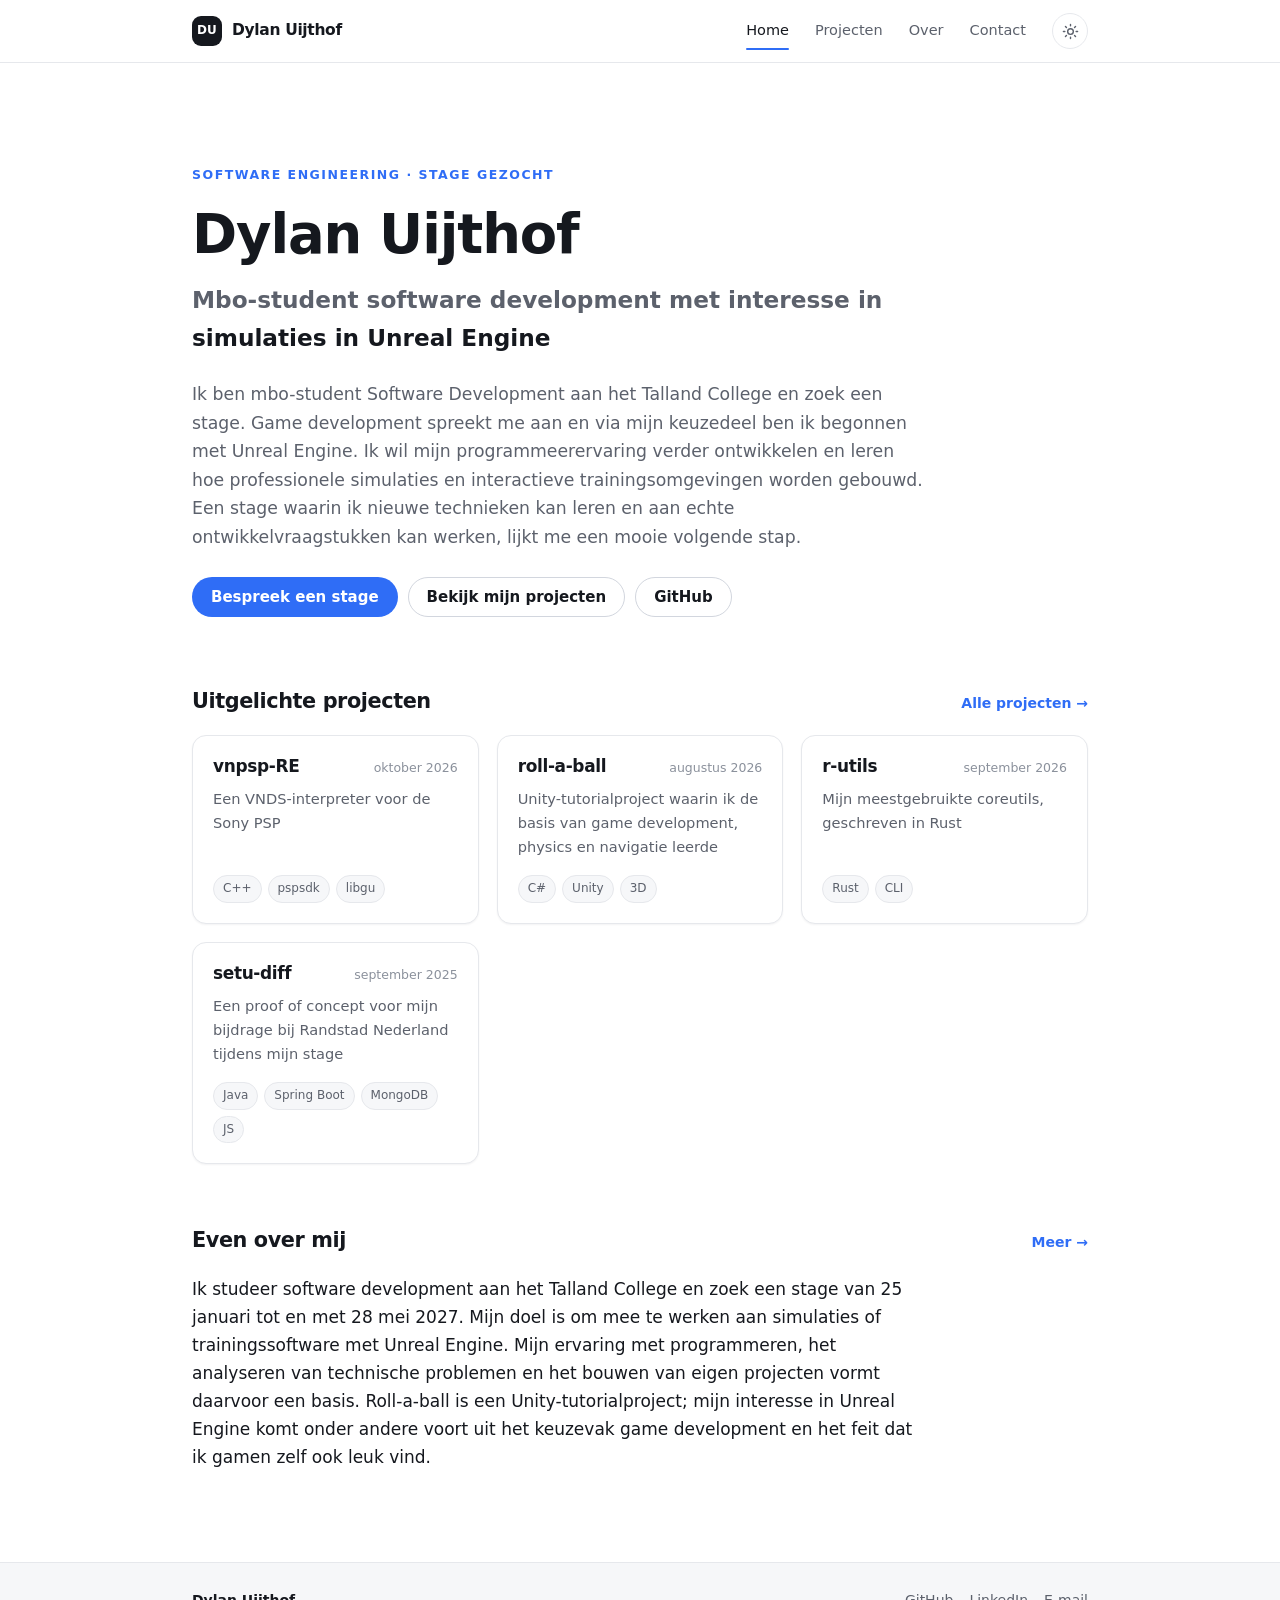
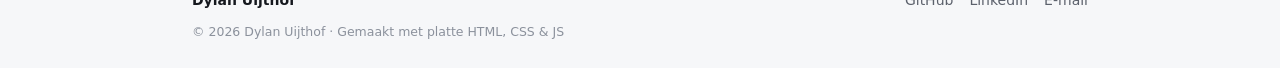
==== commit a5fcc1a0: "removed glazing" ====
--- a/index.html
+++ b/index.html
@@ -64,7 +64,7 @@
         <p class="eyebrow">Software Engineering · Stage gezocht</p>
         <h1>Dylan Uijthof</h1>
         <p class="role">Mbo-student software development met interesse in <b>simulaties in Unreal Engine</b></p>
-        <p class="tagline">Ik ben mbo-student Software Development aan het Talland College en zoek een stage bij de Koninklijke Marine in Den Helder. Game development spreekt me aan en via mijn keuzedeel ben ik begonnen met Unreal Engine. Ik wil mijn programmeerervaring verder ontwikkelen en leren hoe professionele simulaties en interactieve trainingsomgevingen worden gebouwd. Een stage waarin ik nieuwe technieken kan leren en aan echte ontwikkelvraagstukken kan werken, lijkt me een mooie volgende stap.</p>
+        <p class="tagline">Ik ben mbo-student Software Development aan het Talland College en zoek een stage. Game development spreekt me aan en via mijn keuzedeel ben ik begonnen met Unreal Engine. Ik wil mijn programmeerervaring verder ontwikkelen en leren hoe professionele simulaties en interactieve trainingsomgevingen worden gebouwd. Een stage waarin ik nieuwe technieken kan leren en aan echte ontwikkelvraagstukken kan werken, lijkt me een mooie volgende stap.</p>
         <div class="btn-row">
           <a class="btn btn-primary" href="contact.html">Bespreek een stage</a>
           <a class="btn btn-ghost" href="projects.html">Bekijk mijn projecten</a>
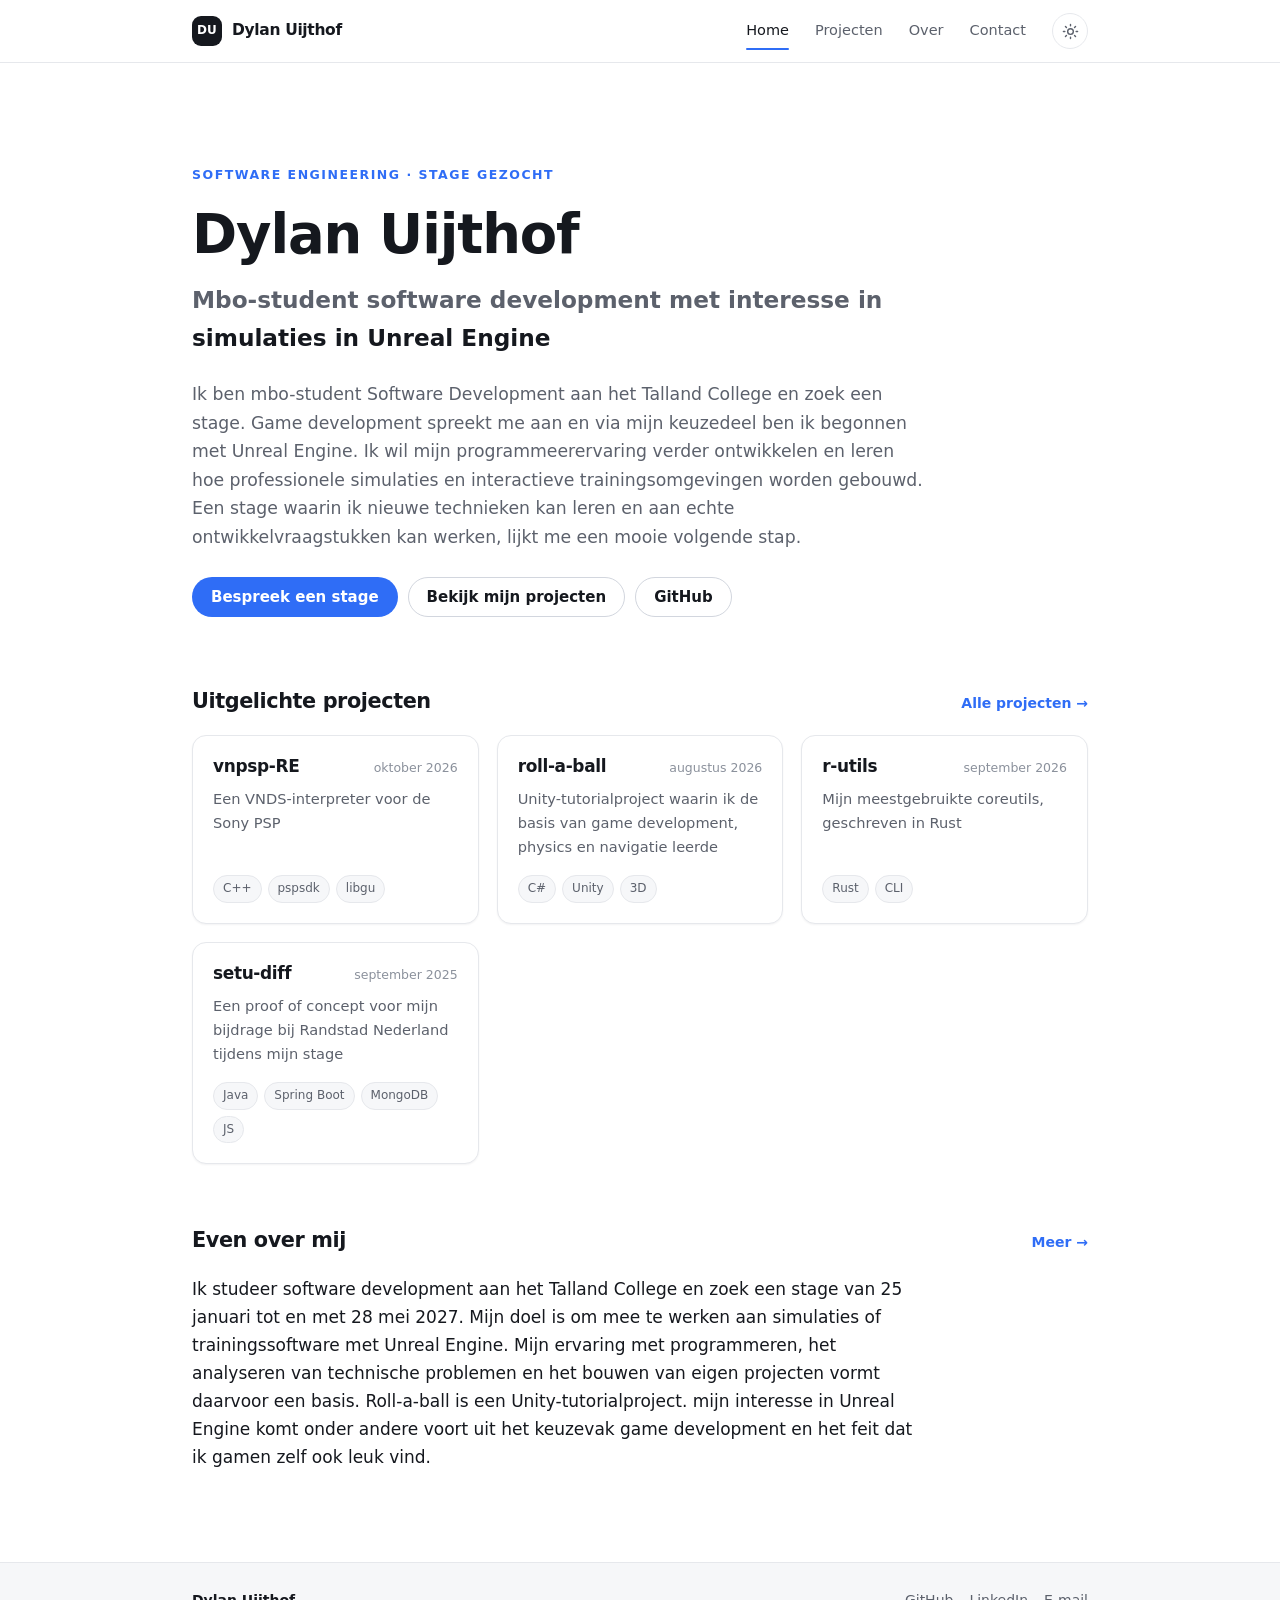
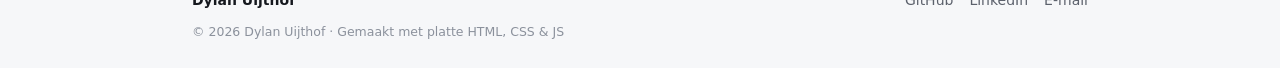
==== commit 646cf3fc: "asdasfsefgsrg" ====
--- a/index.html
+++ b/index.html
@@ -89,7 +89,7 @@
         </div>
         <div class="prose">
           <p>
-            Ik studeer software development aan het Talland College en zoek een stage van 25 januari tot en met 28 mei 2027. Mijn doel is om mee te werken aan simulaties of trainingssoftware met Unreal Engine. Mijn ervaring met programmeren, het analyseren van technische problemen en het bouwen van eigen projecten vormt daarvoor een basis. Roll-a-ball is een Unity-tutorialproject; mijn interesse in Unreal Engine komt onder andere voort uit het keuzevak game development en het feit dat ik gamen zelf ook leuk vind.
+            Ik studeer software development aan het Talland College en zoek een stage van 25 januari tot en met 28 mei 2027. Mijn doel is om mee te werken aan simulaties of trainingssoftware met Unreal Engine. Mijn ervaring met programmeren, het analyseren van technische problemen en het bouwen van eigen projecten vormt daarvoor een basis. Roll-a-ball is een Unity-tutorialproject. mijn interesse in Unreal Engine komt onder andere voort uit het keuzevak game development en het feit dat ik gamen zelf ook leuk vind.
           </p>
         </div>
       </section>
